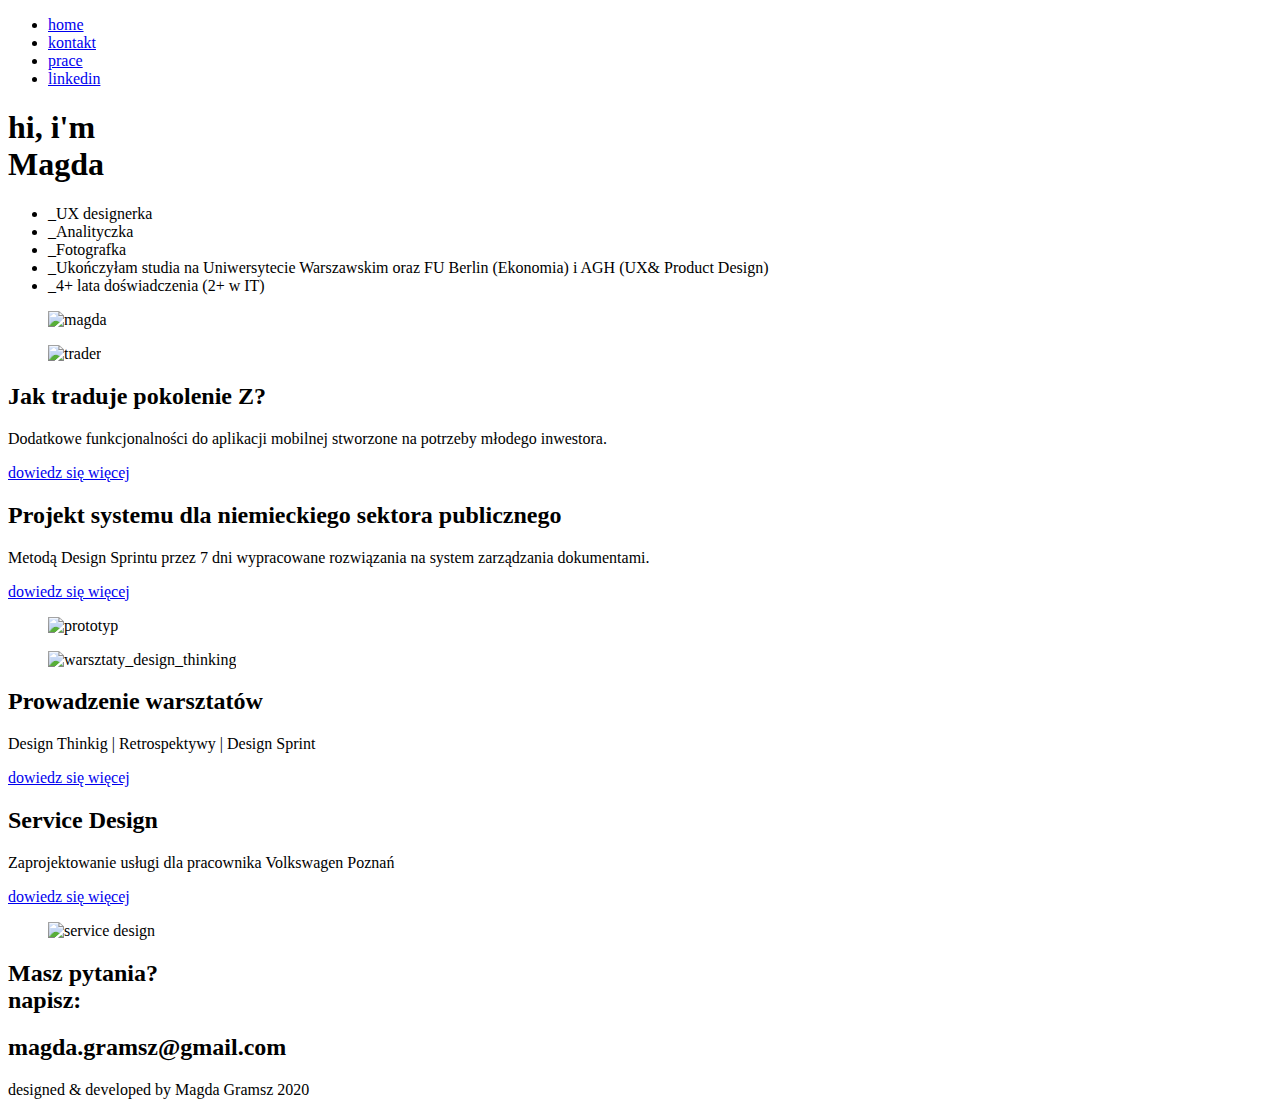
==== index.html @ 2c4ec951 "Add files via upload" ====
<!DOCTYPE html>
<html>

<head>
  <meta charset="utf-8">
  <meta name="viewport" content="width=device-width, initial-scale=1.0">
  <title>Portfolio</title>
  <link rel="stylesheet" href="css/bootstrap-grid.css" type="text/css">
  <link rel="stylesheet" href="css/styles.css" type="text/css">
  <link href="https://fonts.googleapis.com/css2?family=Gotu&family=IBM+Plex+Mono&family=Inknut+Antiqua&display=swap"
    rel="stylesheet">

<body>
  <nav>
    <ul>
      <li><a href="#home" class="button">home</a></li>
      <li><a href="#kontakt" class="button">kontakt</a></li>
      <li><a href="#prace" class="button">prace</a></li>
      <li> <a href="https://www.linkedin.com/in/magda-gramsz-05642b127/" class="button">linkedin</a></li>
    </ul>

  </nav>
  <header>
    <div class="container" id="home">
      <div class="row">

        <!-- left column -->
        <div class="col-sm">
          <h1> hi, i'm <br /> Magda </h1>
          <ul>
            <li>_UX designerka</li>
            <li> _Analityczka</li>
            <li> _Fotografka</li>
            <li> _Ukończyłam studia na Uniwersytecie Warszawskim oraz FU Berlin (Ekonomia) i AGH (UX& Product Design)
            </li>
            <li> _4+ lata doświadczenia (2+ w IT)</li>
          </ul>

        </div>

        <!-- right column -->
        <div class="col-sm">
          <figure>
            <img src="img/mag.jpg" class="intro-img" alt="magda" />
            <figcaption> </figcaption>
          </figure>
        </div>
      </div>
    </div>
  </header>

  <!--<section>
  <ul class="skills-list">
    <li>  01_user experience </li>
    <li>  02_service design </li>
    <li>  03_design thinking </li>
    <li>  04_user research </li>
    <li>  05_user interface design </li>
    </ul>
</section>-->

  <!--projects-->
  <section class="project blue" id="prace">
    <div class="container">
      <div class="row">
        <div class="col-sm">
          <figure>
            <img src="img/trader1.png" alt="trader" />
            <figcaption>

            </figcaption>
            <figure>
        </div>
        <div class="col-sm">
          <h2> Jak traduje pokolenie Z? </h2>
          <p> Dodatkowe funkcjonalności do aplikacji mobilnej stworzone na potrzeby młodego inwestora.</P>
          <a href="p1.html" class="button"> dowiedz się więcej</a>
        </div>
      </div>
    </div>
  </section>

  <!-- project2 -->
  <section class="project right-aligment">
    <div class="container">
      <div class="row">
        <div class="col-sm">
          <h2> Projekt systemu dla niemieckiego sektora publicznego
          </h2>
          <p>
            Metodą Design Sprintu przez 7 dni wypracowane rozwiązania na system zarządzania dokumentami.
          </p>
          <a href="p2.html" class="button"> dowiedz się więcej</a>
        </div>
        <div class="col-sm">
          <figure>
            <img src="img/portfolio.png" alt="prototyp" />
            <figcaption>

            </figcaption>
        </div>
      </div>
    </div>
  </section>

  <!-- project3 -->
  <section class="project blue">
    <div class="container">
      <div class="row">
        <div class="col-sm">
          <figure>
            <img src="img/warsztaty_1.jpg" alt="warsztaty_design_thinking" />
            <figcaption>

            </figcaption>
            <figure>

        </div>
        <div class="col-sm">
          <h2> Prowadzenie warsztatów </h2>
          <p> Design Thinkig | Retrospektywy | Design Sprint </P>
          <a href="p3.html" class="button"> dowiedz się więcej</a>
        </div>
      </div>
    </div>
  </section>

  <!-- project4 -->
  <section class="project right-aligment">
    <div class="container">
      <div class="row">
        <div class="col-sm">
          <h2> Service Design
          </h2>
          <p>
            Zaprojektowanie usługi dla pracownika Volkswagen Poznań
          </p>
          <a href="p4.html" class="button">dowiedz się więcej</a>
        </div>
        <div class="col-sm">
          <figure>
            <img src="img/wartosci.png" alt="service design" />
            <figcaption>

            </figcaption>
        </div>
      </div>
    </div>
  </section>




  <footer id="kontakt">
    <h2>Masz pytania?</br>
      napisz:</br></h2>
    <h2> magda.gramsz@gmail.com</h2>
    <p>designed & developed by Magda Gramsz 2020</p>
  </footer>

</body>

</html>
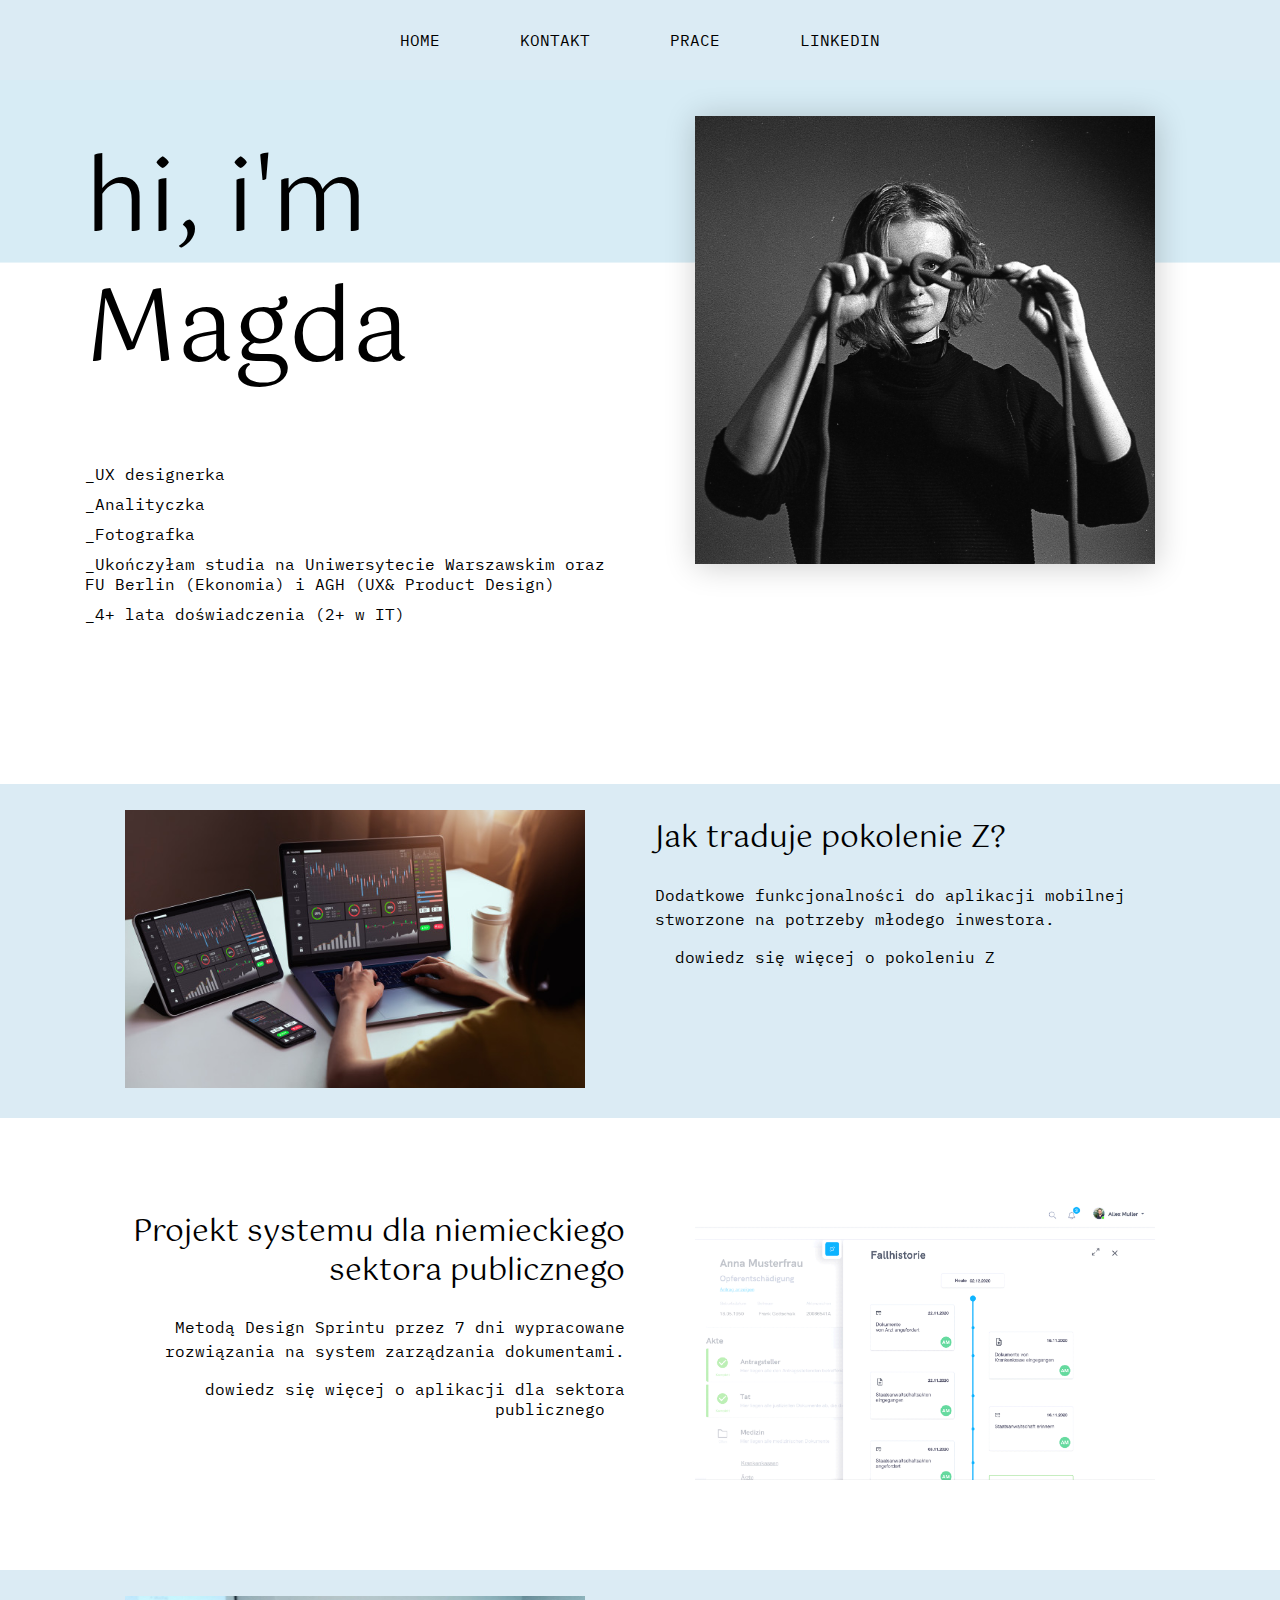
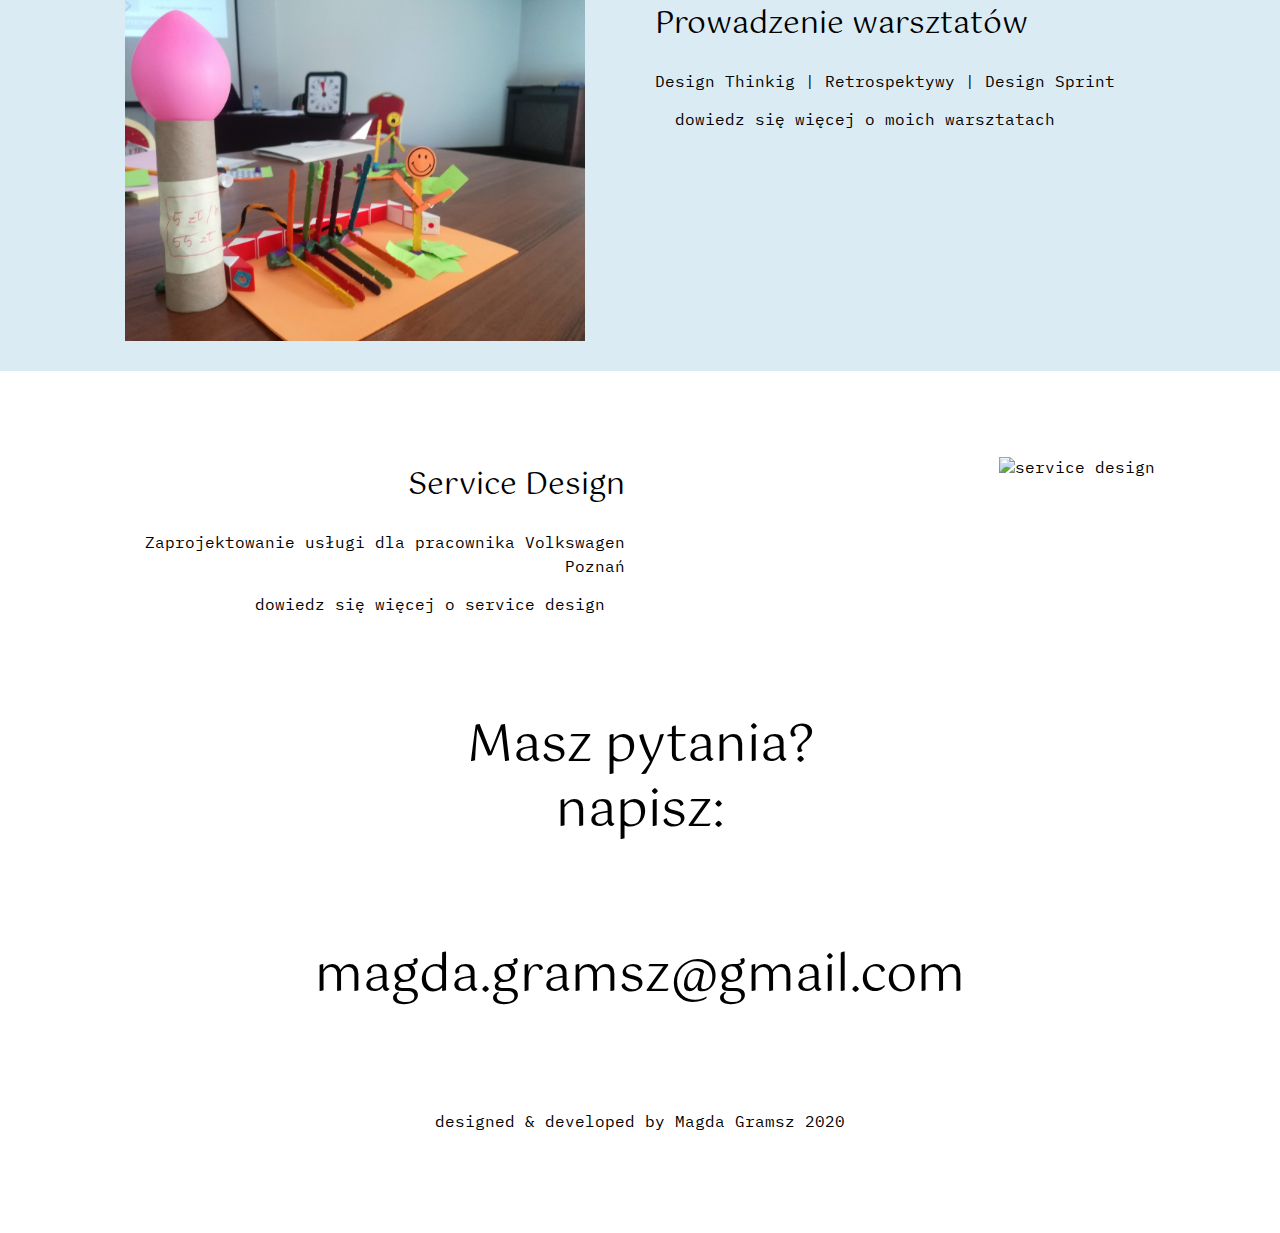
==== commit 1d3e5902: "Update index.html" ====
--- a/index.html
+++ b/index.html
@@ -74,7 +74,7 @@
         <div class="col-sm">
           <h2> Jak traduje pokolenie Z? </h2>
           <p> Dodatkowe funkcjonalności do aplikacji mobilnej stworzone na potrzeby młodego inwestora.</P>
-          <a href="p1.html" class="button"> dowiedz się więcej</a>
+          <a href="p1.html" class="button"> dowiedz się więcej o pokoleniu Z</a>
         </div>
       </div>
     </div>
@@ -90,7 +90,7 @@
           <p>
             Metodą Design Sprintu przez 7 dni wypracowane rozwiązania na system zarządzania dokumentami.
           </p>
-          <a href="p2.html" class="button"> dowiedz się więcej</a>
+          <a href="p2.html" class="button"> dowiedz się więcej o aplikacji dla sektora publicznego</a>
         </div>
         <div class="col-sm">
           <figure>
@@ -119,7 +119,7 @@
         <div class="col-sm">
           <h2> Prowadzenie warsztatów </h2>
           <p> Design Thinkig | Retrospektywy | Design Sprint </P>
-          <a href="p3.html" class="button"> dowiedz się więcej</a>
+          <a href="p3.html" class="button"> dowiedz się więcej o moich warsztatach</a>
         </div>
       </div>
     </div>
@@ -135,7 +135,7 @@
           <p>
             Zaprojektowanie usługi dla pracownika Volkswagen Poznań
           </p>
-          <a href="p4.html" class="button">dowiedz się więcej</a>
+          <a href="p4.html" class="button">dowiedz się więcej o service design</a>
         </div>
         <div class="col-sm">
           <figure>
@@ -160,4 +160,4 @@
 
 </body>
 
-</html>+</html>
--- a/css/styles.css
+++ b/css/styles.css
@@ -0,0 +1,122 @@
+body{
+font-family: 'IBM Plex Mono', monospace;
+}
+body, ul {
+  margin: 0;
+  padding: 0;
+}
+ h1, h2, .skills-list {
+  font-family: 'Gotu', sans-serif;
+ }
+img {
+  max-width: 100%;
+}
+nav {
+  background-color: #DBEBF4;
+  position: fixed;
+  z-index: 1;
+  width: 100%;
+}
+nav ul li {
+  display: inline-block;
+   margin: 0 15px;
+  padding 0;
+  text-transform: uppercase;
+  letter-spacing: inherit;
+}
+nav ul {
+  margin: 0 auto;
+  text-align: center;
+  padding:30px;
+}
+header{
+  top: 70px;
+  position: relative;
+  margin-bottom: 220px;
+  background-image: url('../img/background.png');
+  background-repeat: no-repeat;
+  background-size:cover;
+  background-position-y: -145px;
+}
+h1{
+  font-size: 100px;
+  line-height: 130%;
+}
+h2{
+  font-size: 30px;
+  line-height: 130%;
+
+}
+h1, h2 {
+  font-weight: normal;
+}
+p{
+  line-height: 150%;
+}
+ul li{
+  list-style: none;
+  margin:10px 0;
+
+}
+
+.button {
+  text-decoration: none;
+  color: black;
+  padding: 10px 20px;
+  margin-top: 40px;
+  cursor: pointer;
+
+}
+.button:hover{
+  color: #FFA500;
+
+}
+.intro-img {
+  box-shadow: 1px 2px 30px rgba(0,0,0,0.2);
+  margin-top: 30px;
+  margin-bottom: 10px;
+
+}
+.skills-list {
+  text-align: center;
+  font-size: 50px;
+  line-height: 150%
+  margin-bottom: 130px;
+}
+.project{
+  margin: 70px 0;
+}
+.process {
+  text-align: center;
+  font-size: 70px;
+
+}
+.sozial {
+  text-align: center;
+  font-size: 20px;
+  margin: 50px;
+}
+.blue {
+  background-color: #DBEBF4;
+  padding: 10px;
+}
+.project .button {
+  margin-top: 10px;
+}
+footer{
+  text-align: center;
+  margin: 100px;
+
+}
+footer h2{
+  font-size: 50px;
+  margin-bottom: 100px;
+}
+
+.right-aligment{
+  text-align: right;
+}
+.text{
+  font-size: 16px;
+margin: 40px;
+}
